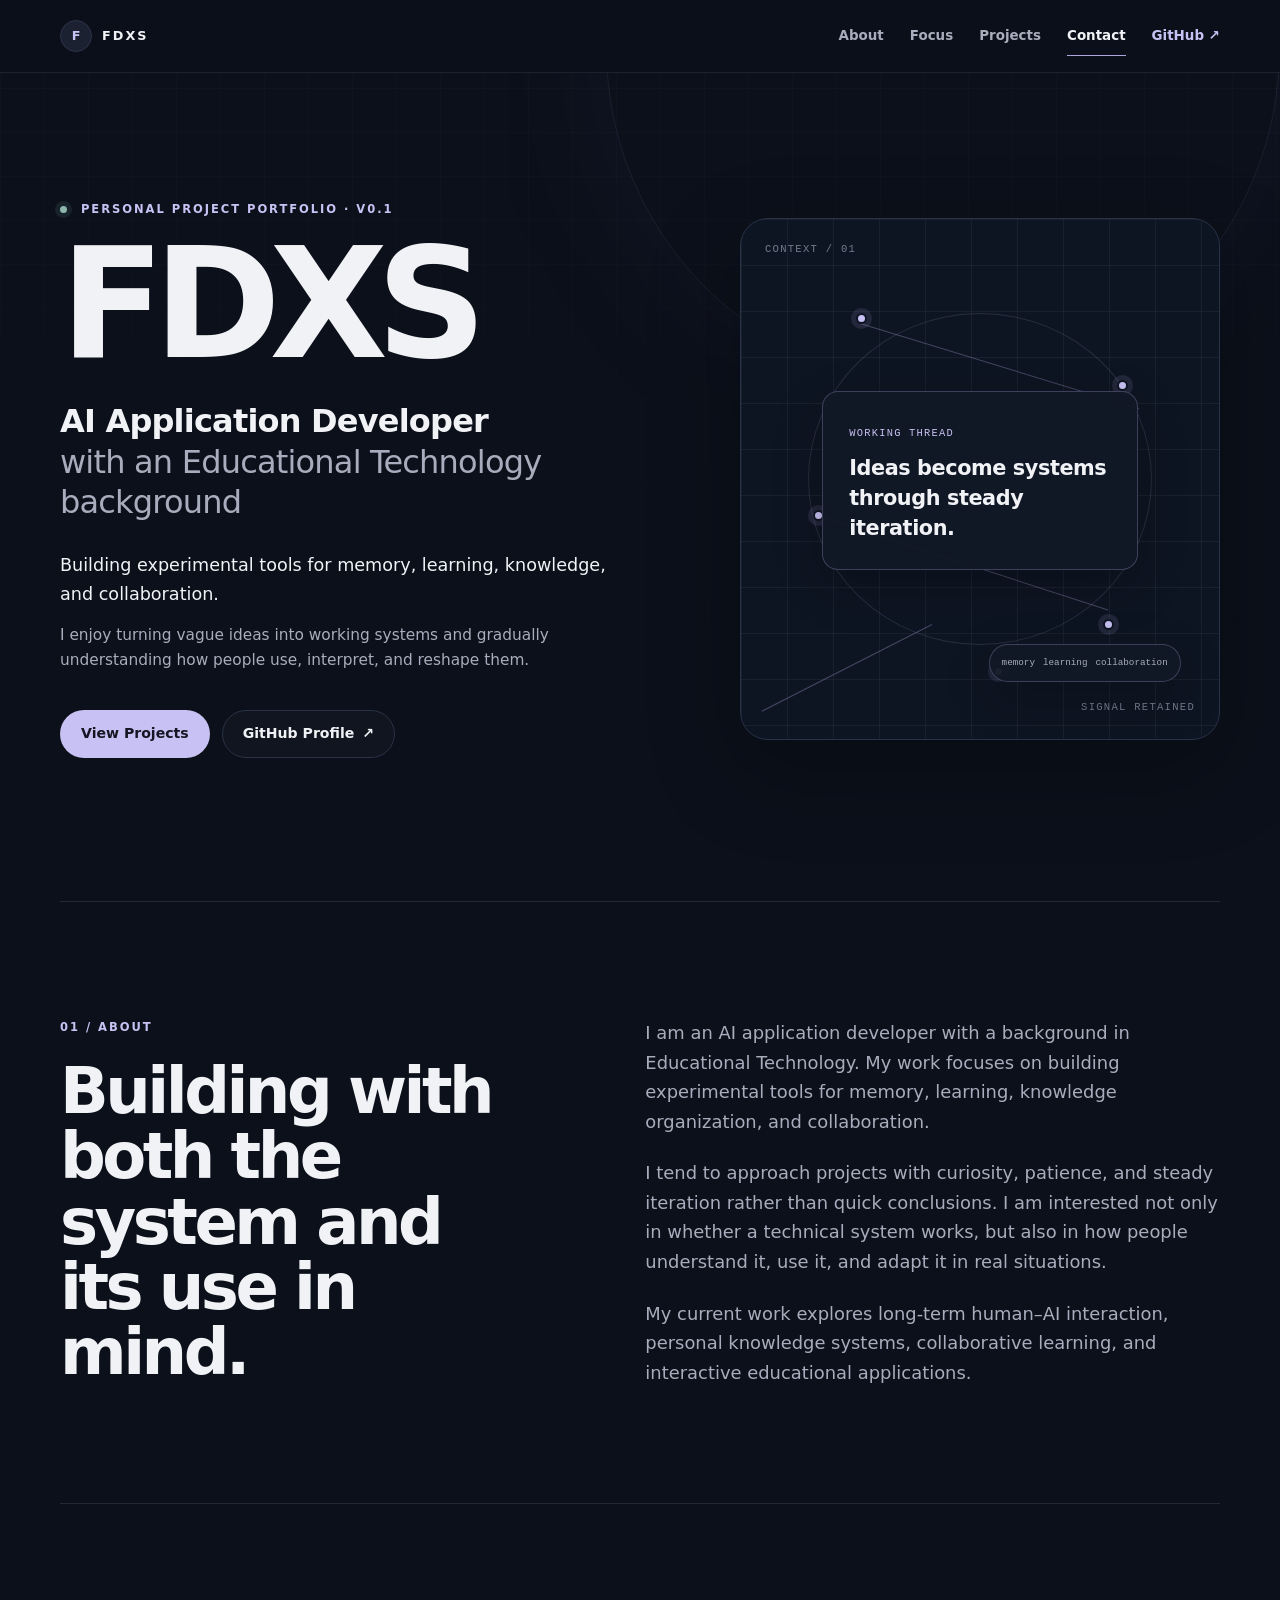
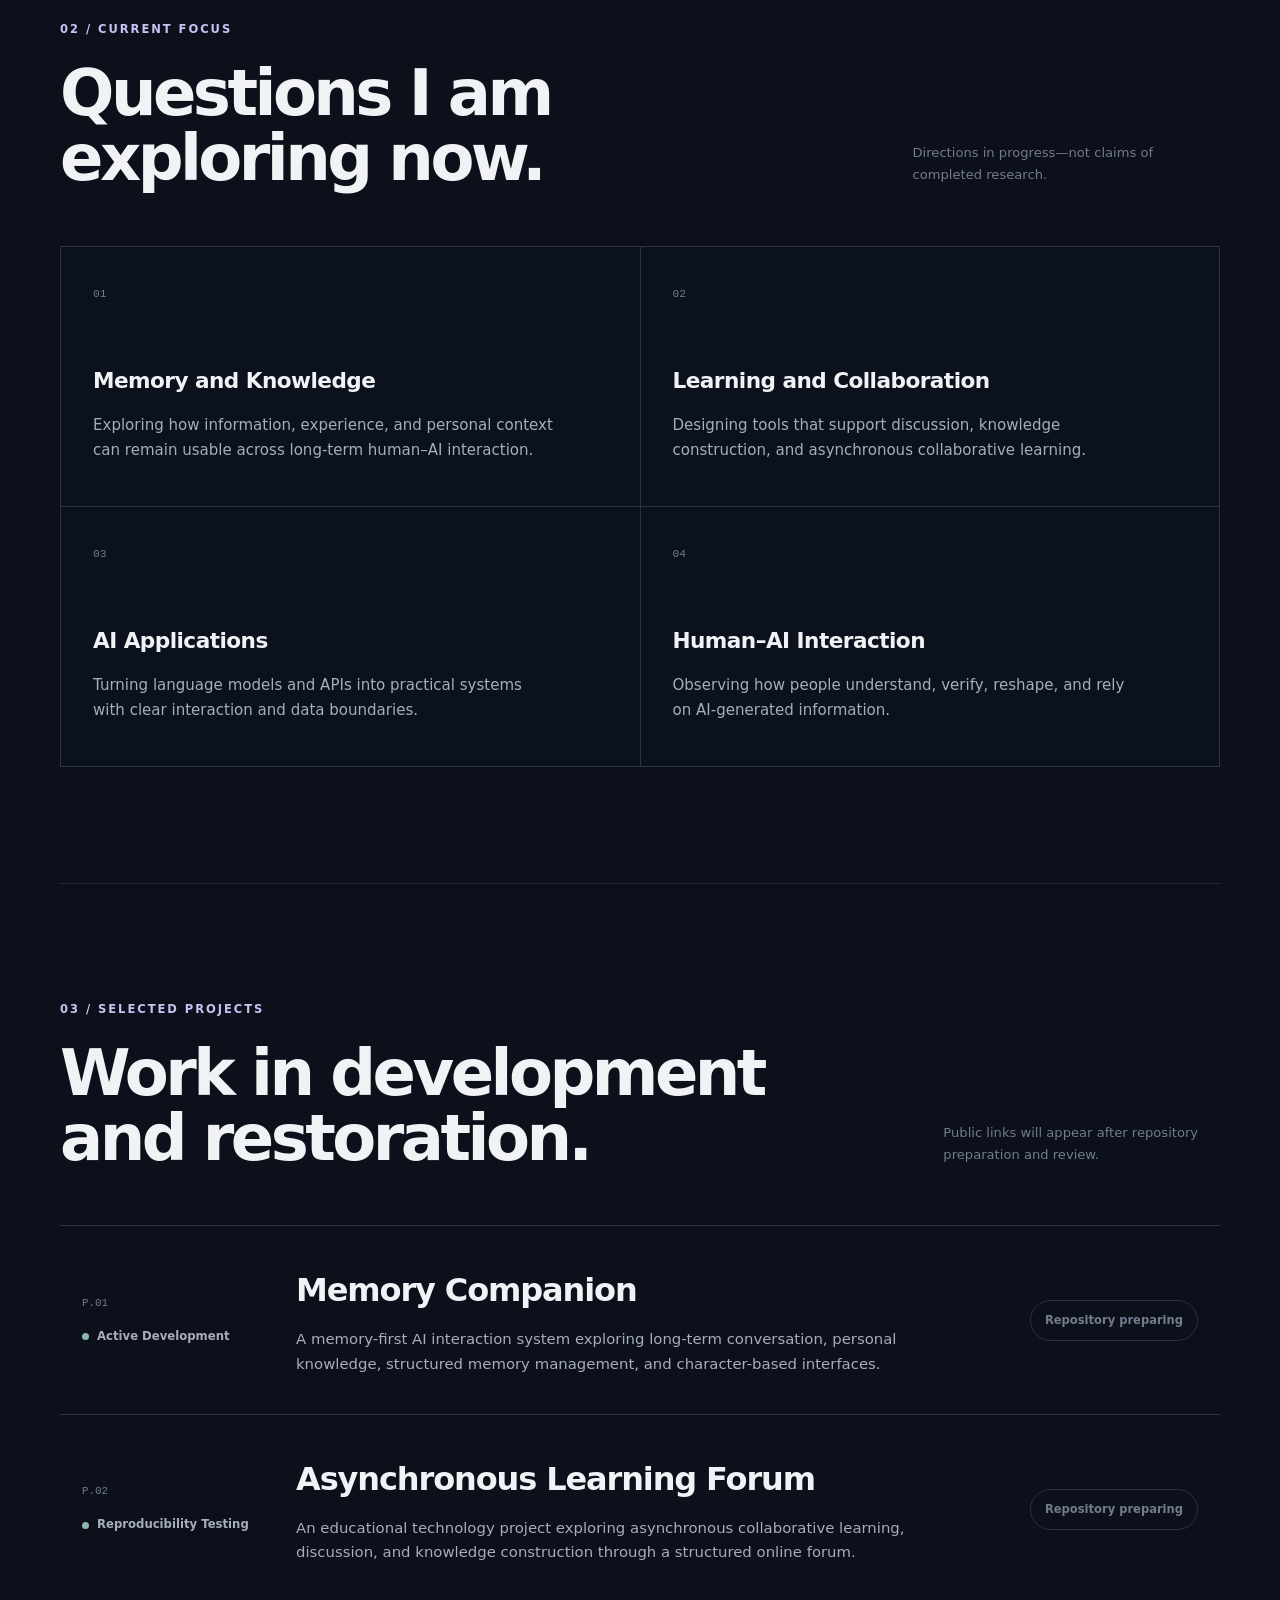
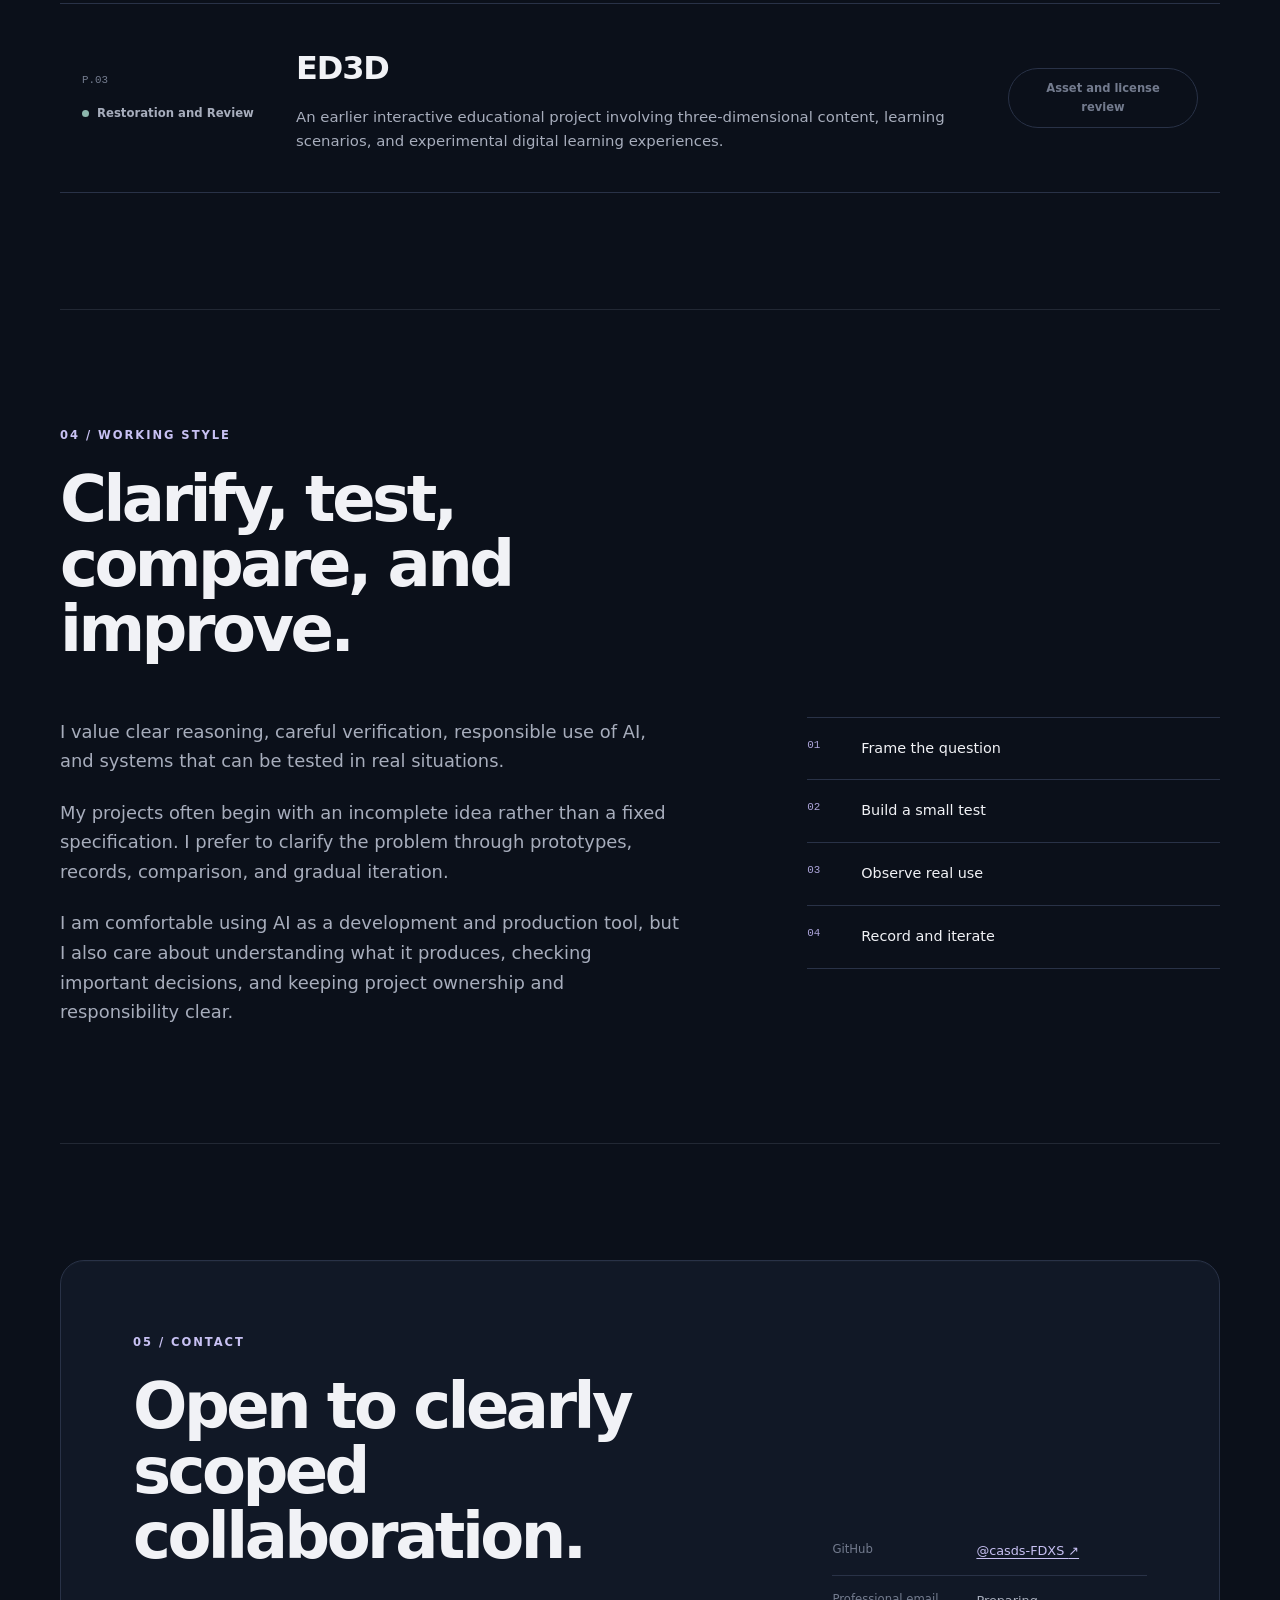
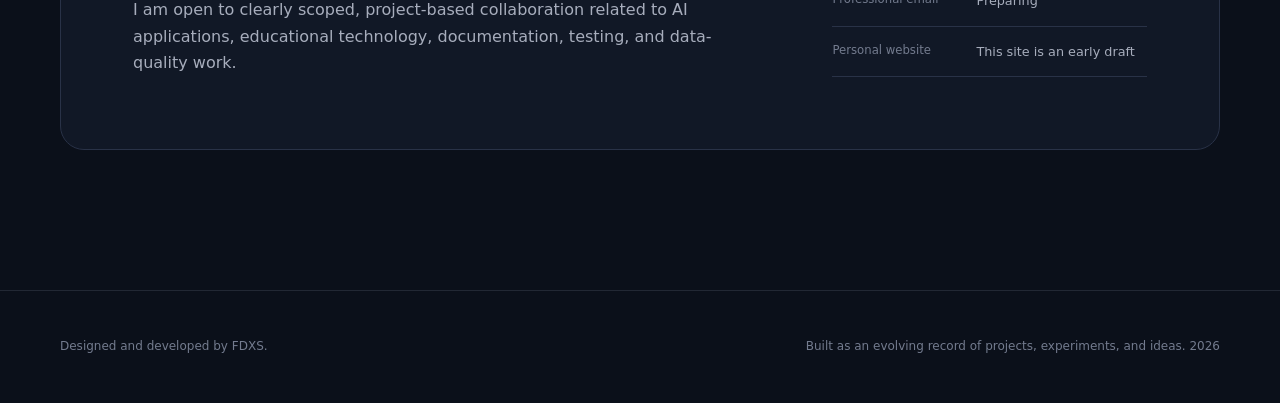
==== index.html @ d8dcb31b "feat: create initial personal website" ====
<!doctype html>
<html lang="en">
  <head>
    <meta charset="utf-8">
    <meta name="viewport" content="width=device-width, initial-scale=1">
    <title>FDXS – AI Applications and Educational Technology</title>
    <meta name="description" content="Personal project portfolio of FDXS, exploring AI applications, memory systems, collaborative learning, educational technology, and human–AI interaction.">
    <meta name="theme-color" content="#0b101a">
    <meta property="og:type" content="website">
    <meta property="og:title" content="FDXS – AI Applications and Educational Technology">
    <meta property="og:description" content="Experimental tools for memory, learning, knowledge, and collaboration.">
    <link rel="icon" href="data:,">
    <link rel="stylesheet" href="styles.css">
    <script src="script.js" defer></script>
  </head>
  <body>
    <a class="skip-link" href="#main-content">Skip to content</a>

    <header class="site-header">
      <nav class="nav shell" aria-label="Primary navigation">
        <a class="brand" href="#top" aria-label="FDXS home">
          <span class="brand-mark" aria-hidden="true">F</span>
          <span>FDXS</span>
        </a>
        <div class="nav-links">
          <a href="#about">About</a>
          <a href="#focus">Focus</a>
          <a href="#projects">Projects</a>
          <a href="#contact">Contact</a>
          <a class="nav-external" href="https://github.com/casds-FDXS" target="_blank" rel="noopener noreferrer">GitHub <span aria-hidden="true">↗</span></a>
        </div>
      </nav>
    </header>

    <main id="main-content">
      <section class="hero shell" id="top" aria-labelledby="hero-title">
        <div class="hero-copy">
          <p class="eyebrow"><span class="signal" aria-hidden="true"></span> Personal project portfolio · V0.1</p>
          <h1 id="hero-title">FDXS</h1>
          <p class="hero-role">AI Application Developer<br><span>with an Educational Technology background</span></p>
          <p class="hero-lead">Building experimental tools for memory, learning, knowledge, and collaboration.</p>
          <p class="hero-note">I enjoy turning vague ideas into working systems and gradually understanding how people use, interpret, and reshape them.</p>
          <div class="hero-actions">
            <a class="button button-primary" href="#projects">View Projects</a>
            <a class="button button-secondary" href="https://github.com/casds-FDXS" target="_blank" rel="noopener noreferrer">GitHub Profile <span aria-hidden="true">↗</span></a>
          </div>
        </div>

        <div class="memory-map" aria-hidden="true">
          <div class="map-label map-label-top">context / 01</div>
          <div class="map-grid"></div>
          <span class="node node-a"></span>
          <span class="node node-b"></span>
          <span class="node node-c"></span>
          <span class="node node-d"></span>
          <span class="node node-e"></span>
          <span class="connector connector-a"></span>
          <span class="connector connector-b"></span>
          <span class="connector connector-c"></span>
          <div class="map-card map-card-primary">
            <span class="map-kicker">working thread</span>
            <strong>Ideas become systems<br>through steady iteration.</strong>
          </div>
          <div class="map-card map-card-secondary">
            <span>memory</span><span>learning</span><span>collaboration</span>
          </div>
          <div class="map-label map-label-bottom">signal retained</div>
        </div>
      </section>

      <section class="section shell" id="about" aria-labelledby="about-title">
        <div class="section-heading">
          <p class="section-number">01 / About</p>
          <h2 id="about-title">Building with both the system and its use in mind.</h2>
        </div>
        <div class="about-copy prose">
          <p>I am an AI application developer with a background in Educational Technology. My work focuses on building experimental tools for memory, learning, knowledge organization, and collaboration.</p>
          <p>I tend to approach projects with curiosity, patience, and steady iteration rather than quick conclusions. I am interested not only in whether a technical system works, but also in how people understand it, use it, and adapt it in real situations.</p>
          <p>My current work explores long-term human–AI interaction, personal knowledge systems, collaborative learning, and interactive educational applications.</p>
        </div>
      </section>

      <section class="section shell" id="focus" aria-labelledby="focus-title">
        <div class="section-heading section-heading-row">
          <div>
            <p class="section-number">02 / Current Focus</p>
            <h2 id="focus-title">Questions I am exploring now.</h2>
          </div>
          <p class="section-aside">Directions in progress—not claims of completed research.</p>
        </div>
        <div class="focus-grid">
          <article class="focus-card">
            <span class="card-index">01</span>
            <h3>Memory and Knowledge</h3>
            <p>Exploring how information, experience, and personal context can remain usable across long-term human–AI interaction.</p>
          </article>
          <article class="focus-card">
            <span class="card-index">02</span>
            <h3>Learning and Collaboration</h3>
            <p>Designing tools that support discussion, knowledge construction, and asynchronous collaborative learning.</p>
          </article>
          <article class="focus-card">
            <span class="card-index">03</span>
            <h3>AI Applications</h3>
            <p>Turning language models and APIs into practical systems with clear interaction and data boundaries.</p>
          </article>
          <article class="focus-card">
            <span class="card-index">04</span>
            <h3>Human–AI Interaction</h3>
            <p>Observing how people understand, verify, reshape, and rely on AI-generated information.</p>
          </article>
        </div>
      </section>

      <section class="section shell" id="projects" aria-labelledby="projects-title">
        <div class="section-heading section-heading-row">
          <div>
            <p class="section-number">03 / Selected Projects</p>
            <h2 id="projects-title">Work in development and restoration.</h2>
          </div>
          <p class="section-aside">Public links will appear after repository preparation and review.</p>
        </div>
        <div class="project-list">
          <article class="project-card" data-repository-url="">
            <div class="project-meta">
              <span class="project-number">P.01</span>
              <span class="status"><span class="status-dot" aria-hidden="true"></span> Active Development</span>
            </div>
            <div class="project-content">
              <h3>Memory Companion</h3>
              <p>A memory-first AI interaction system exploring long-term conversation, personal knowledge, structured memory management, and character-based interfaces.</p>
            </div>
            <button class="project-action" type="button" disabled>Repository preparing</button>
          </article>

          <article class="project-card" data-repository-url="">
            <div class="project-meta">
              <span class="project-number">P.02</span>
              <span class="status"><span class="status-dot" aria-hidden="true"></span> Reproducibility Testing</span>
            </div>
            <div class="project-content">
              <h3>Asynchronous Learning Forum</h3>
              <p>An educational technology project exploring asynchronous collaborative learning, discussion, and knowledge construction through a structured online forum.</p>
            </div>
            <button class="project-action" type="button" disabled>Repository preparing</button>
          </article>

          <article class="project-card" data-repository-url="">
            <div class="project-meta">
              <span class="project-number">P.03</span>
              <span class="status"><span class="status-dot" aria-hidden="true"></span> Restoration and Review</span>
            </div>
            <div class="project-content">
              <h3>ED3D</h3>
              <p>An earlier interactive educational project involving three-dimensional content, learning scenarios, and experimental digital learning experiences.</p>
            </div>
            <button class="project-action" type="button" disabled>Asset and license review</button>
          </article>
        </div>
      </section>

      <section class="section shell working-section" id="working-style" aria-labelledby="working-title">
        <div class="section-heading">
          <p class="section-number">04 / Working Style</p>
          <h2 id="working-title">Clarify, test, compare, and improve.</h2>
        </div>
        <div class="working-layout">
          <div class="prose">
            <p>I value clear reasoning, careful verification, responsible use of AI, and systems that can be tested in real situations.</p>
            <p>My projects often begin with an incomplete idea rather than a fixed specification. I prefer to clarify the problem through prototypes, records, comparison, and gradual iteration.</p>
            <p>I am comfortable using AI as a development and production tool, but I also care about understanding what it produces, checking important decisions, and keeping project ownership and responsibility clear.</p>
          </div>
          <ol class="process-list" aria-label="Typical working process">
            <li><span>01</span> Frame the question</li>
            <li><span>02</span> Build a small test</li>
            <li><span>03</span> Observe real use</li>
            <li><span>04</span> Record and iterate</li>
          </ol>
        </div>
      </section>

      <section class="section shell contact-section" id="contact" aria-labelledby="contact-title">
        <div class="contact-panel">
          <div>
            <p class="section-number">05 / Contact</p>
            <h2 id="contact-title">Open to clearly scoped collaboration.</h2>
            <p>I am open to clearly scoped, project-based collaboration related to AI applications, educational technology, documentation, testing, and data-quality work.</p>
          </div>
          <dl class="contact-list">
            <div>
              <dt>GitHub</dt>
              <dd><a href="https://github.com/casds-FDXS" target="_blank" rel="noopener noreferrer">@casds-FDXS <span aria-hidden="true">↗</span></a></dd>
            </div>
            <div>
              <dt>Professional email</dt>
              <dd>Preparing</dd>
            </div>
            <div>
              <dt>Personal website</dt>
              <dd>This site is an early draft</dd>
            </div>
          </dl>
          <!-- Add professional contact email after it has been created and verified. -->
        </div>
      </section>
    </main>

    <footer class="site-footer">
      <div class="shell footer-inner">
        <p>Designed and developed by FDXS.</p>
        <p>Built as an evolving record of projects, experiments, and ideas. <span id="current-year"></span></p>
      </div>
    </footer>
  </body>
</html>
---- styles.css ----
:root {
  color-scheme: dark;
  --ink: #f1f2f6;
  --muted: #a7adbc;
  --quiet: #737b8e;
  --bg: #0b101a;
  --surface: #111826;
  --surface-raised: #151d2d;
  --line: #293247;
  --line-soft: rgba(148, 158, 185, 0.17);
  --accent: #ada5db;
  --accent-bright: #c8c1f3;
  --accent-soft: rgba(173, 165, 219, 0.12);
  --success: #8db7ad;
  --shell: min(1160px, calc(100% - 48px));
}

* { box-sizing: border-box; }

html {
  overflow-x: hidden;
  scroll-behavior: smooth;
  scroll-padding-top: 90px;
}

body {
  margin: 0;
  min-width: 320px;
  overflow-x: hidden;
  background: var(--bg);
  color: var(--ink);
  font-family: Inter, ui-sans-serif, system-ui, -apple-system, BlinkMacSystemFont, "Segoe UI", sans-serif;
  line-height: 1.65;
  text-rendering: optimizeLegibility;
}

body::before {
  position: fixed;
  inset: 0;
  z-index: -2;
  content: "";
  background-image:
    linear-gradient(rgba(154, 165, 195, 0.035) 1px, transparent 1px),
    linear-gradient(90deg, rgba(154, 165, 195, 0.035) 1px, transparent 1px);
  background-size: 44px 44px;
  mask-image: linear-gradient(to bottom, black, transparent 74%);
}

body::after {
  position: absolute;
  top: -18rem;
  right: 0;
  z-index: -1;
  width: 42rem;
  height: 42rem;
  border: 1px solid rgba(173, 165, 219, 0.1);
  border-radius: 50%;
  content: "";
  box-shadow: 0 0 160px rgba(112, 100, 170, 0.08);
}

a { color: inherit; }
button, a { -webkit-tap-highlight-color: transparent; }

:focus-visible {
  outline: 3px solid var(--accent-bright);
  outline-offset: 4px;
}

.skip-link {
  position: fixed;
  top: 12px;
  left: 12px;
  z-index: 100;
  padding: 10px 14px;
  border-radius: 8px;
  background: var(--ink);
  color: var(--bg);
  font-weight: 700;
  transform: translateY(-150%);
}

.skip-link:focus { transform: translateY(0); }
.shell { width: var(--shell); margin-inline: auto; }

.site-header {
  position: sticky;
  top: 0;
  z-index: 20;
  border-bottom: 1px solid rgba(148, 158, 185, 0.13);
  background: rgba(11, 16, 26, 0.9);
  backdrop-filter: blur(16px);
}

.nav {
  display: flex;
  min-height: 72px;
  align-items: center;
  justify-content: space-between;
  gap: 28px;
}

.brand {
  display: inline-flex;
  align-items: center;
  gap: 10px;
  color: var(--ink);
  font-size: 0.8rem;
  font-weight: 760;
  letter-spacing: 0.16em;
  text-decoration: none;
}

.brand-mark {
  display: grid;
  width: 32px;
  height: 32px;
  place-items: center;
  border: 1px solid var(--line);
  border-radius: 50%;
  background: var(--accent-soft);
  color: var(--accent-bright);
  letter-spacing: 0;
}

.nav-links { display: flex; align-items: center; gap: 26px; }

.nav-links a {
  position: relative;
  color: var(--muted);
  font-size: 0.84rem;
  font-weight: 620;
  text-decoration: none;
  transition: color 160ms ease;
}

.nav-links a::after {
  position: absolute;
  right: 0;
  bottom: -9px;
  left: 0;
  height: 1px;
  background: var(--accent);
  content: "";
  transform: scaleX(0);
  transform-origin: left;
  transition: transform 160ms ease;
}

.nav-links a:hover,
.nav-links a[aria-current="location"] { color: var(--ink); }
.nav-links a:hover::after,
.nav-links a[aria-current="location"]::after { transform: scaleX(1); }
.nav-links .nav-external { color: var(--accent-bright); }

.hero {
  display: grid;
  min-height: calc(100vh - 72px);
  min-height: calc(100svh - 72px);
  grid-template-columns: minmax(0, 1.05fr) minmax(340px, 0.95fr);
  align-items: center;
  gap: clamp(48px, 8vw, 112px);
  padding-block: 88px 104px;
}

.eyebrow,
.section-number {
  margin: 0 0 22px;
  color: var(--accent-bright);
  font-size: 0.72rem;
  font-weight: 740;
  letter-spacing: 0.17em;
  text-transform: uppercase;
}

.signal {
  display: inline-block;
  width: 7px;
  height: 7px;
  margin-right: 8px;
  border-radius: 50%;
  background: var(--success);
  box-shadow: 0 0 0 5px rgba(141, 183, 173, 0.11);
}

.hero h1 {
  margin: 0;
  font-size: clamp(5.4rem, 12vw, 10rem);
  font-weight: 780;
  letter-spacing: -0.075em;
  line-height: 0.82;
}

.hero-role {
  margin: 34px 0 0;
  font-size: clamp(1.35rem, 2.5vw, 2.05rem);
  font-weight: 650;
  letter-spacing: -0.025em;
  line-height: 1.27;
}

.hero-role span { color: var(--muted); font-weight: 460; }
.hero-lead { max-width: 610px; margin: 28px 0 0; color: var(--ink); font-size: 1.1rem; }
.hero-note { max-width: 620px; margin: 14px 0 0; color: var(--muted); font-size: 0.96rem; }

.hero-actions { display: flex; flex-wrap: wrap; gap: 12px; margin-top: 36px; }

.button {
  display: inline-flex;
  min-height: 48px;
  align-items: center;
  justify-content: center;
  gap: 8px;
  padding: 11px 20px;
  border: 1px solid transparent;
  border-radius: 999px;
  font-size: 0.88rem;
  font-weight: 720;
  text-decoration: none;
  transition: transform 160ms ease, border-color 160ms ease, background 160ms ease;
}

.button:hover { transform: translateY(-2px); }
.button-primary { background: var(--accent-bright); color: #171524; }
.button-secondary { border-color: var(--line); background: rgba(255, 255, 255, 0.025); color: var(--ink); }
.button-secondary:hover { border-color: var(--accent); background: var(--accent-soft); }

.memory-map {
  position: relative;
  width: min(100%, 480px);
  aspect-ratio: 0.92;
  justify-self: end;
  overflow: hidden;
  border: 1px solid var(--line);
  border-radius: 28px;
  background: #0e1522;
  box-shadow: 0 30px 90px rgba(0, 0, 0, 0.25);
}

.map-grid {
  position: absolute;
  inset: 0;
  background-image:
    linear-gradient(rgba(167, 173, 188, 0.07) 1px, transparent 1px),
    linear-gradient(90deg, rgba(167, 173, 188, 0.07) 1px, transparent 1px);
  background-size: 46px 46px;
}

.map-grid::after {
  position: absolute;
  inset: 18% 14%;
  border: 1px solid rgba(173, 165, 219, 0.16);
  border-radius: 50%;
  content: "";
}

.node {
  position: absolute;
  z-index: 2;
  width: 11px;
  height: 11px;
  border: 2px solid #0e1522;
  border-radius: 50%;
  background: var(--accent-bright);
  box-shadow: 0 0 0 5px rgba(173, 165, 219, 0.13);
}

.node-a { top: 18%; left: 24%; }
.node-b { top: 31%; right: 19%; }
.node-c { top: 56%; left: 15%; }
.node-d { right: 22%; bottom: 21%; }
.node-e { right: 45%; bottom: 12%; background: var(--success); }

.connector { position: absolute; z-index: 1; height: 1px; background: rgba(173, 165, 219, 0.34); transform-origin: left; }
.connector-a { top: 20%; left: 25%; width: 61%; transform: rotate(17deg); }
.connector-b { top: 57%; left: 16%; width: 64%; transform: rotate(18deg); }
.connector-c { right: 20%; bottom: 22%; width: 40%; transform: rotate(153deg); }

.map-label {
  position: absolute;
  z-index: 3;
  color: var(--quiet);
  font-family: ui-monospace, SFMono-Regular, Consolas, monospace;
  font-size: 0.66rem;
  letter-spacing: 0.12em;
  text-transform: uppercase;
}

.map-label-top { top: 22px; left: 24px; }
.map-label-bottom { right: 24px; bottom: 22px; }

.map-card { position: absolute; z-index: 4; border: 1px solid rgba(173, 165, 219, 0.29); background: rgba(17, 24, 38, 0.94); box-shadow: 0 16px 48px rgba(0, 0, 0, 0.24); }
.map-card-primary { top: 33%; left: 17%; width: 66%; padding: 26px; border-radius: 16px; }
.map-card-primary strong { display: block; margin-top: 9px; font-size: clamp(1rem, 2vw, 1.3rem); letter-spacing: -0.02em; line-height: 1.45; }
.map-kicker { color: var(--accent-bright); font-family: ui-monospace, SFMono-Regular, Consolas, monospace; font-size: 0.65rem; letter-spacing: 0.12em; text-transform: uppercase; }
.map-card-secondary { right: 8%; bottom: 11%; display: flex; gap: 8px; padding: 10px 12px; border-radius: 999px; }
.map-card-secondary span { color: var(--muted); font-family: ui-monospace, SFMono-Regular, Consolas, monospace; font-size: 0.58rem; }

.section { padding-block: 116px; border-top: 1px solid var(--line-soft); }
.section-heading { max-width: 720px; margin-bottom: 54px; }
.section-heading-row { display: flex; max-width: none; align-items: end; justify-content: space-between; gap: 48px; }

.section h2 {
  margin: 0;
  font-size: clamp(2.2rem, 5vw, 4.6rem);
  font-weight: 680;
  letter-spacing: -0.055em;
  line-height: 1.02;
}

.section-aside { max-width: 330px; margin: 0 0 6px; color: var(--quiet); font-size: 0.82rem; }

#about { display: grid; grid-template-columns: minmax(300px, 0.9fr) minmax(360px, 1.1fr); gap: clamp(48px, 9vw, 132px); }
#about .section-heading { margin: 0; }
.prose { color: var(--muted); font-size: clamp(1rem, 1.5vw, 1.12rem); }
.prose p { margin: 0; }
.prose p + p { margin-top: 22px; }

.focus-grid { display: grid; grid-template-columns: repeat(2, minmax(0, 1fr)); border-top: 1px solid var(--line); border-left: 1px solid var(--line); }

.focus-card {
  position: relative;
  min-height: 260px;
  padding: 32px;
  border-right: 1px solid var(--line);
  border-bottom: 1px solid var(--line);
  background: rgba(17, 24, 38, 0.35);
  transition: background 180ms ease;
}

.focus-card:hover { background: var(--surface); }
.card-index { color: var(--quiet); font-family: ui-monospace, SFMono-Regular, Consolas, monospace; font-size: 0.7rem; }
.focus-card h3 { max-width: 330px; margin: 58px 0 14px; font-size: 1.35rem; letter-spacing: -0.025em; }
.focus-card p { max-width: 460px; margin: 0; color: var(--muted); font-size: 0.94rem; }

.project-list { border-top: 1px solid var(--line); }

.project-card {
  display: grid;
  grid-template-columns: 180px minmax(0, 1fr) 190px;
  align-items: center;
  gap: 34px;
  padding: 38px 22px;
  border-bottom: 1px solid var(--line);
  transition: background 180ms ease, padding 180ms ease;
}

.project-card:hover { padding-inline: 30px 14px; background: rgba(173, 165, 219, 0.045); }
.project-meta { display: flex; flex-direction: column; gap: 14px; }
.project-number { color: var(--quiet); font-family: ui-monospace, SFMono-Regular, Consolas, monospace; font-size: 0.68rem; }
.status { display: inline-flex; align-items: center; gap: 8px; color: var(--muted); font-size: 0.73rem; font-weight: 650; }
.status-dot { flex: 0 0 auto; width: 7px; height: 7px; border-radius: 50%; background: var(--success); }
.project-content h3 { margin: 0 0 10px; font-size: clamp(1.35rem, 2.5vw, 2rem); letter-spacing: -0.035em; }
.project-content p { max-width: 670px; margin: 0; color: var(--muted); font-size: 0.93rem; }

.project-action {
  justify-self: end;
  padding: 10px 14px;
  border: 1px solid var(--line);
  border-radius: 999px;
  background: transparent;
  color: var(--quiet);
  font: inherit;
  font-size: 0.72rem;
  font-weight: 650;
  cursor: not-allowed;
}

.working-layout { display: grid; grid-template-columns: minmax(0, 1.2fr) minmax(310px, 0.8fr); gap: clamp(56px, 10vw, 140px); }
.process-list { margin: 0; padding: 0; border-top: 1px solid var(--line); list-style: none; }
.process-list li { display: grid; grid-template-columns: 44px 1fr; gap: 10px; padding: 19px 0; border-bottom: 1px solid var(--line); color: var(--ink); font-size: 0.9rem; }
.process-list span { color: var(--accent); font-family: ui-monospace, SFMono-Regular, Consolas, monospace; font-size: 0.68rem; }

.contact-section { padding-bottom: 140px; }

.contact-panel {
  display: grid;
  grid-template-columns: minmax(0, 1.3fr) minmax(300px, 0.7fr);
  gap: clamp(54px, 9vw, 120px);
  padding: clamp(34px, 6vw, 72px);
  border: 1px solid var(--line);
  border-radius: 24px;
  background: var(--surface);
  box-shadow: inset 0 1px rgba(255, 255, 255, 0.02);
}

.contact-panel h2 { max-width: 750px; }
.contact-panel > div > p:last-child { max-width: 660px; margin: 28px 0 0; color: var(--muted); }
.contact-list { margin: 0; align-self: end; }
.contact-list > div { display: grid; grid-template-columns: 128px 1fr; gap: 16px; padding: 14px 0; border-bottom: 1px solid var(--line); }
.contact-list dt { color: var(--quiet); font-size: 0.73rem; }
.contact-list dd { margin: 0; color: var(--muted); font-size: 0.8rem; }
.contact-list a { color: var(--accent-bright); text-underline-offset: 3px; }

.site-footer { border-top: 1px solid var(--line-soft); }
.footer-inner { display: flex; min-height: 112px; align-items: center; justify-content: space-between; gap: 28px; color: var(--quiet); font-size: 0.75rem; }
.footer-inner p { margin: 0; }

.error-page { display: grid; min-height: 100vh; min-height: 100svh; place-items: center; }

.error-shell {
  position: relative;
  width: min(680px, calc(100% - 40px));
  padding: clamp(36px, 8vw, 72px);
  overflow: hidden;
  border: 1px solid var(--line);
  border-radius: 24px;
  background: var(--surface);
}

.error-shell h1 { position: relative; margin: 0; font-size: clamp(3rem, 10vw, 6.4rem); letter-spacing: -0.06em; line-height: 0.95; }
.error-shell > p:not(.eyebrow) { position: relative; max-width: 500px; margin: 26px 0 34px; color: var(--muted); }
.error-code { position: absolute; top: -42px; right: -8px; color: rgba(173, 165, 219, 0.06); font-size: 12rem; font-weight: 800; letter-spacing: -0.08em; line-height: 1; }

@media (max-width: 900px) {
  .hero { grid-template-columns: 1fr; padding-block: 82px; }
  .memory-map { width: min(100%, 620px); aspect-ratio: 1.35; justify-self: start; }
  #about, .working-layout, .contact-panel { grid-template-columns: 1fr; }
  #about .section-heading { margin-bottom: 0; }
  .project-card { grid-template-columns: 150px 1fr; }
  .project-action { grid-column: 2; justify-self: start; }
}

@media (max-width: 700px) {
  :root { --shell: min(100% - 30px, 1160px); }
  .nav { min-height: 64px; }
  .brand > span:last-child { display: none; }
  .nav-links { max-width: calc(100vw - 74px); gap: 18px; overflow-x: auto; padding-block: 18px; scrollbar-width: none; }
  .nav-links::-webkit-scrollbar { display: none; }
  .nav-links a { white-space: nowrap; }
  .hero { min-height: auto; gap: 60px; padding-block: 72px 84px; }
  .hero h1 { font-size: clamp(5rem, 26vw, 7.2rem); }
  .memory-map { aspect-ratio: 0.95; }
  .section { padding-block: 84px; }
  .section-heading, .section-heading-row { margin-bottom: 38px; }
  .section-heading-row { display: block; }
  .section-aside { margin-top: 20px; }
  .focus-grid { grid-template-columns: 1fr; }
  .focus-card { min-height: 230px; padding: 26px; }
  .project-card { grid-template-columns: 1fr; gap: 22px; padding-inline: 8px; }
  .project-card:hover { padding-inline: 8px; }
  .project-action { grid-column: auto; }
  .contact-list > div { grid-template-columns: 1fr; gap: 4px; }
  .footer-inner { align-items: flex-start; flex-direction: column; justify-content: center; gap: 4px; }
}

@media (prefers-reduced-motion: reduce) {
  html { scroll-behavior: auto; }
  *, *::before, *::after { scroll-behavior: auto !important; transition-duration: 0.01ms !important; }
}
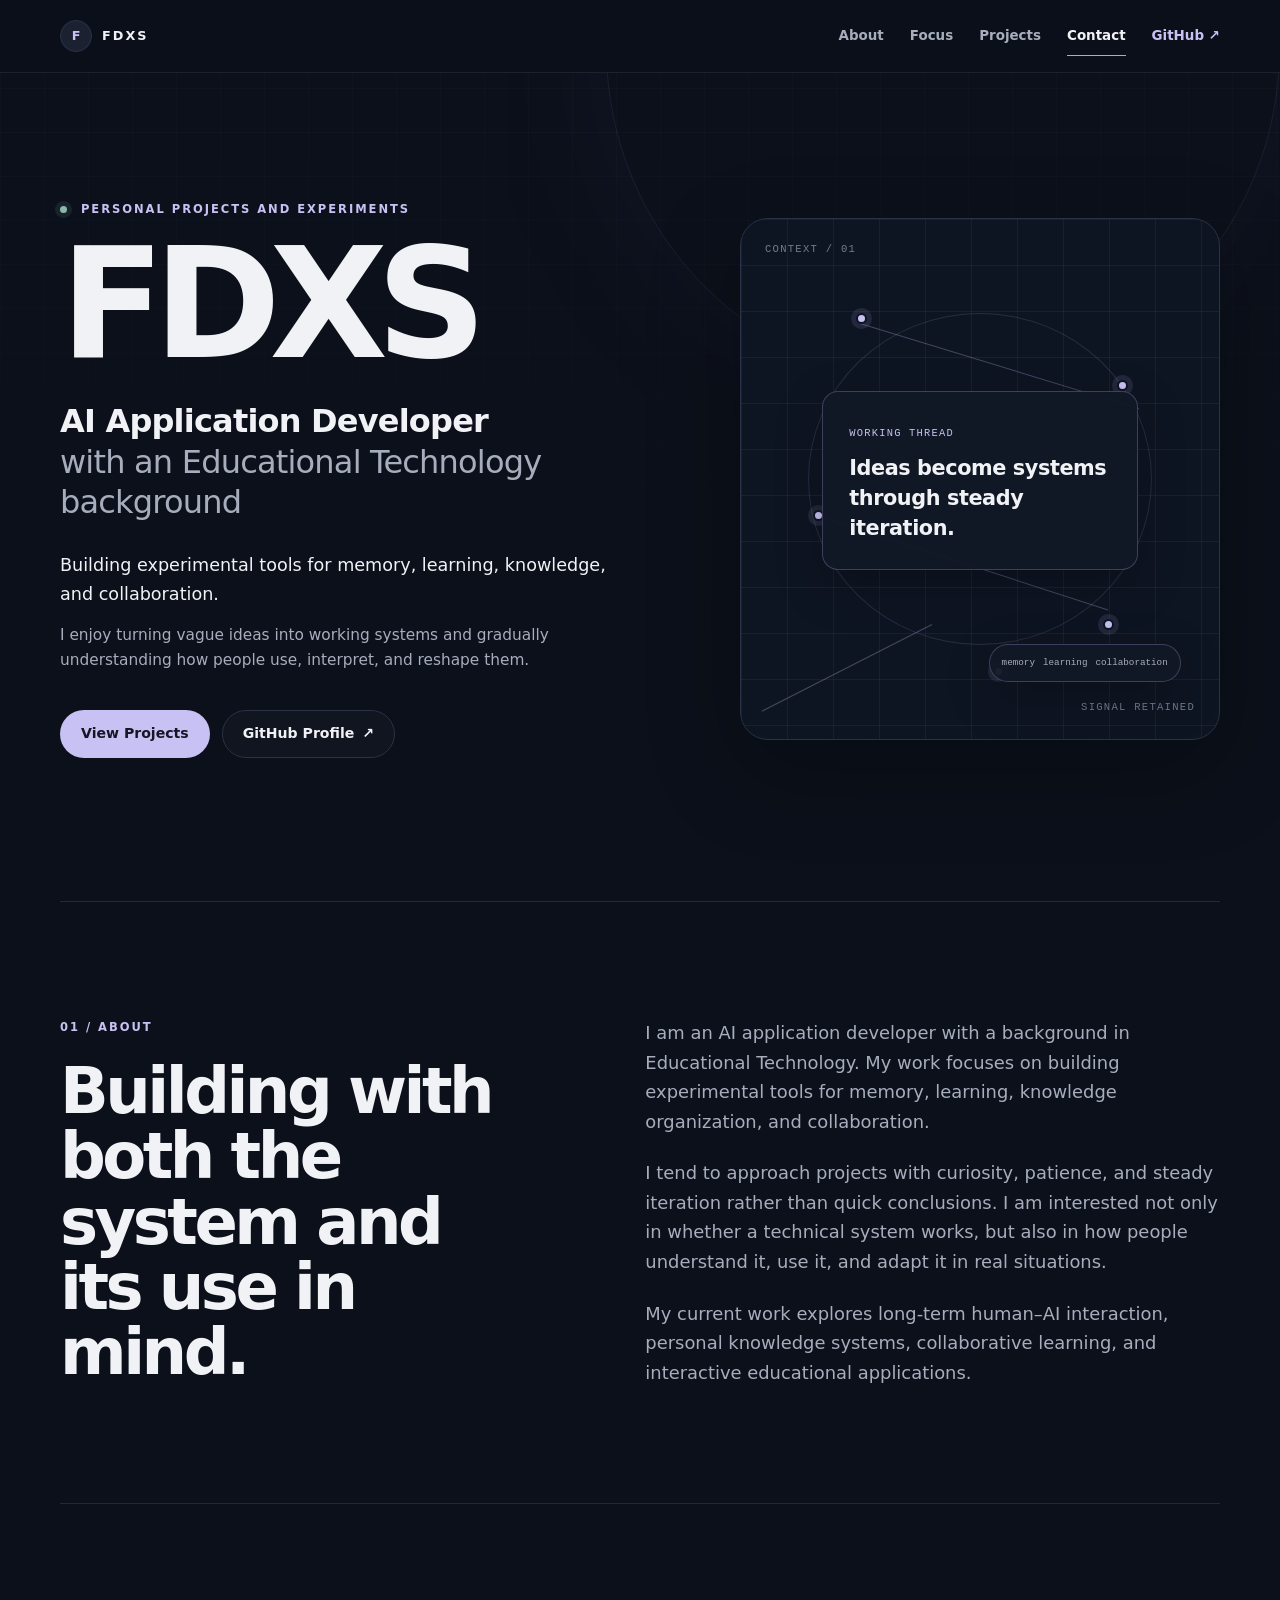
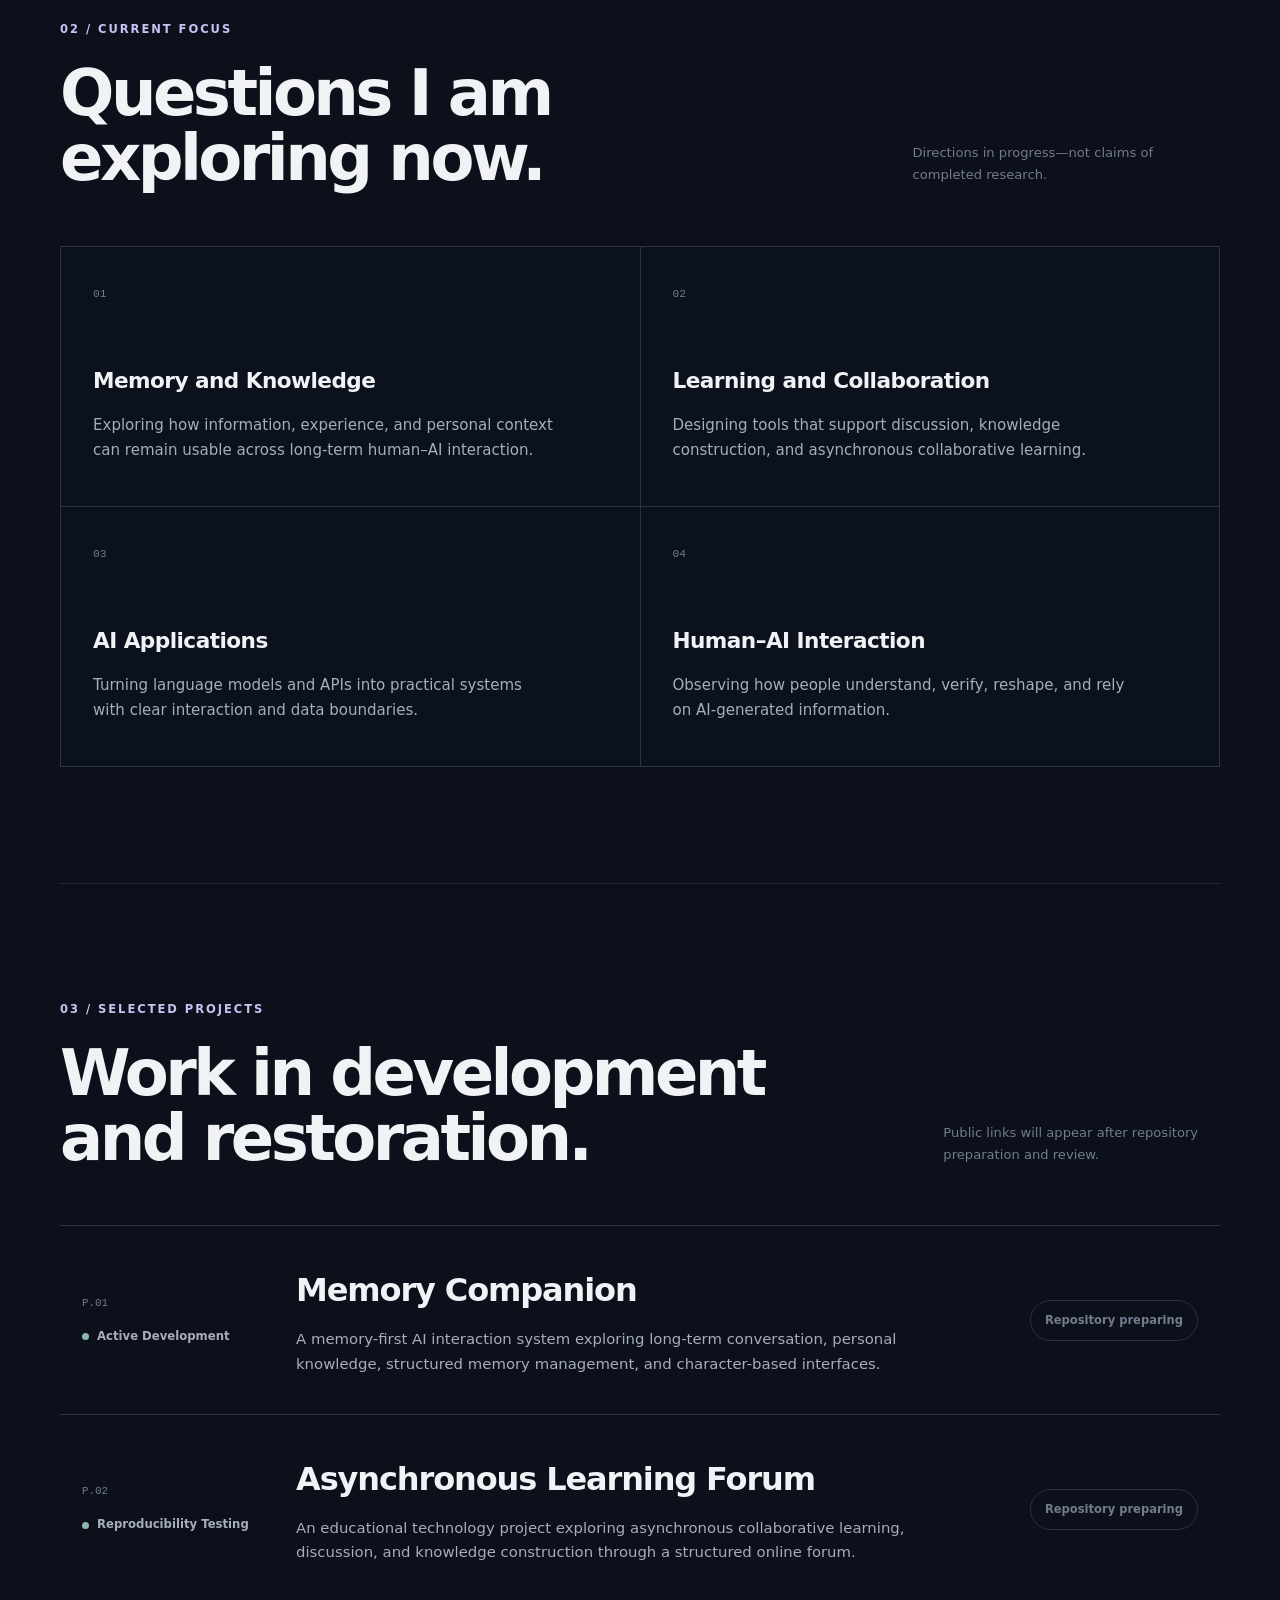
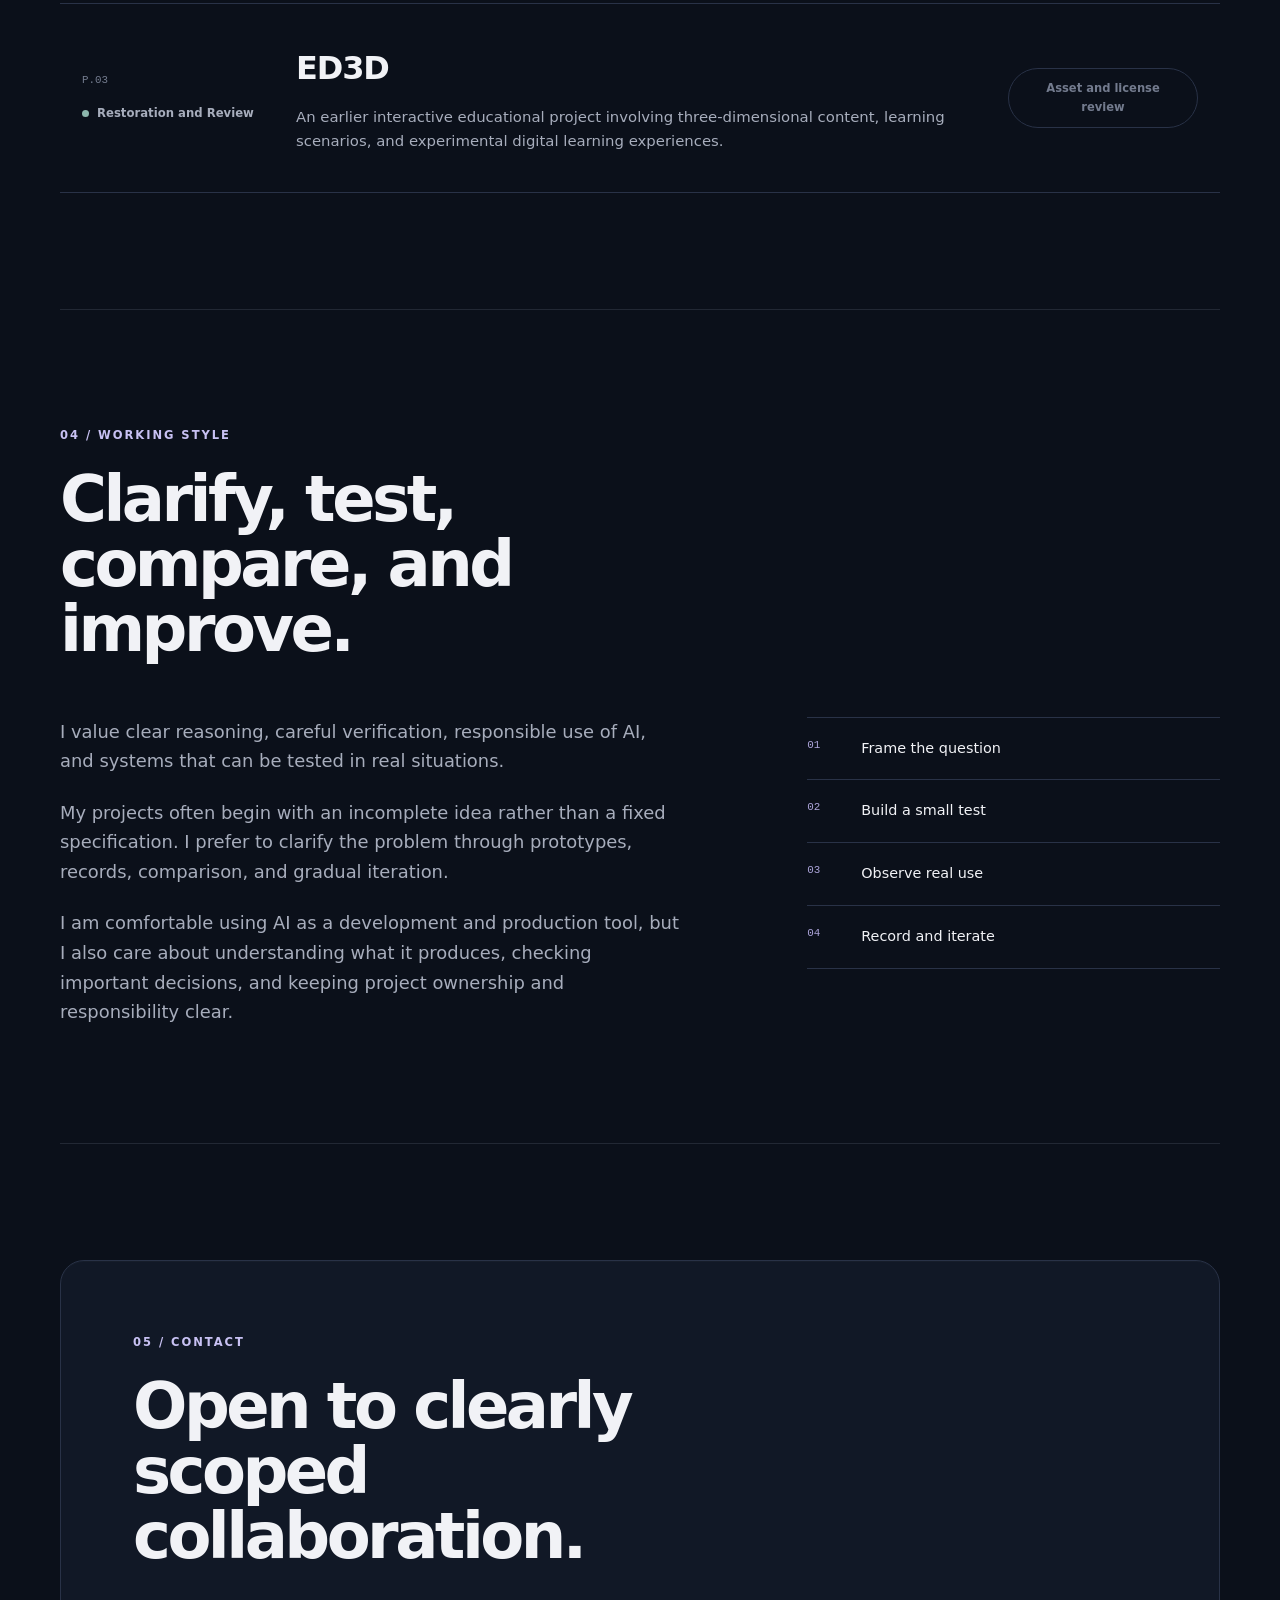
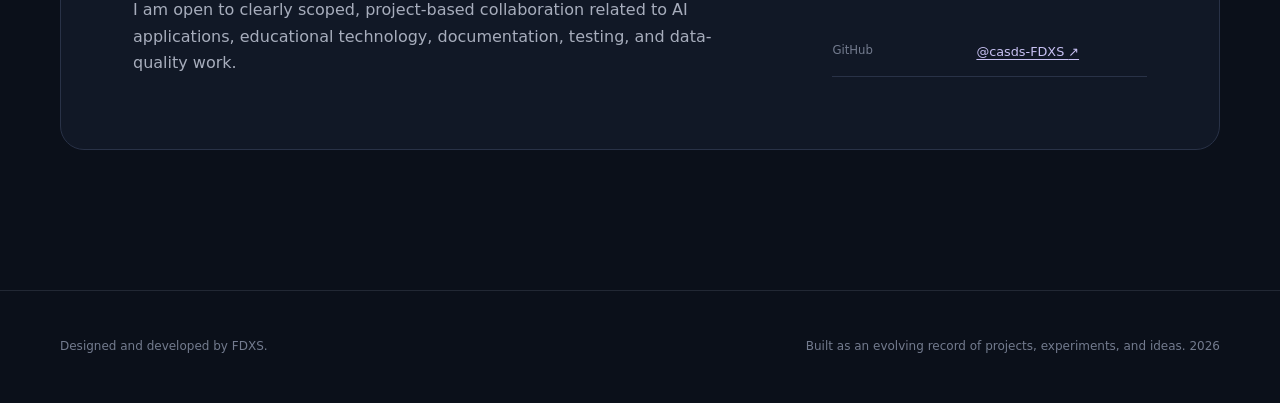
==== commit b4e6c411: "docs: refine public-facing status copy" ====
--- a/index.html
+++ b/index.html
@@ -35,7 +35,7 @@
     <main id="main-content">
       <section class="hero shell" id="top" aria-labelledby="hero-title">
         <div class="hero-copy">
-          <p class="eyebrow"><span class="signal" aria-hidden="true"></span> Personal project portfolio · V0.1</p>
+          <p class="eyebrow"><span class="signal" aria-hidden="true"></span> Personal projects and experiments</p>
           <h1 id="hero-title">FDXS</h1>
           <p class="hero-role">AI Application Developer<br><span>with an Educational Technology background</span></p>
           <p class="hero-lead">Building experimental tools for memory, learning, knowledge, and collaboration.</p>
@@ -191,14 +191,6 @@
               <dt>GitHub</dt>
               <dd><a href="https://github.com/casds-FDXS" target="_blank" rel="noopener noreferrer">@casds-FDXS <span aria-hidden="true">↗</span></a></dd>
             </div>
-            <div>
-              <dt>Professional email</dt>
-              <dd>Preparing</dd>
-            </div>
-            <div>
-              <dt>Personal website</dt>
-              <dd>This site is an early draft</dd>
-            </div>
           </dl>
           <!-- Add professional contact email after it has been created and verified. -->
         </div>
@@ -212,4 +204,4 @@
       </div>
     </footer>
   </body>
-</html>
+</html>
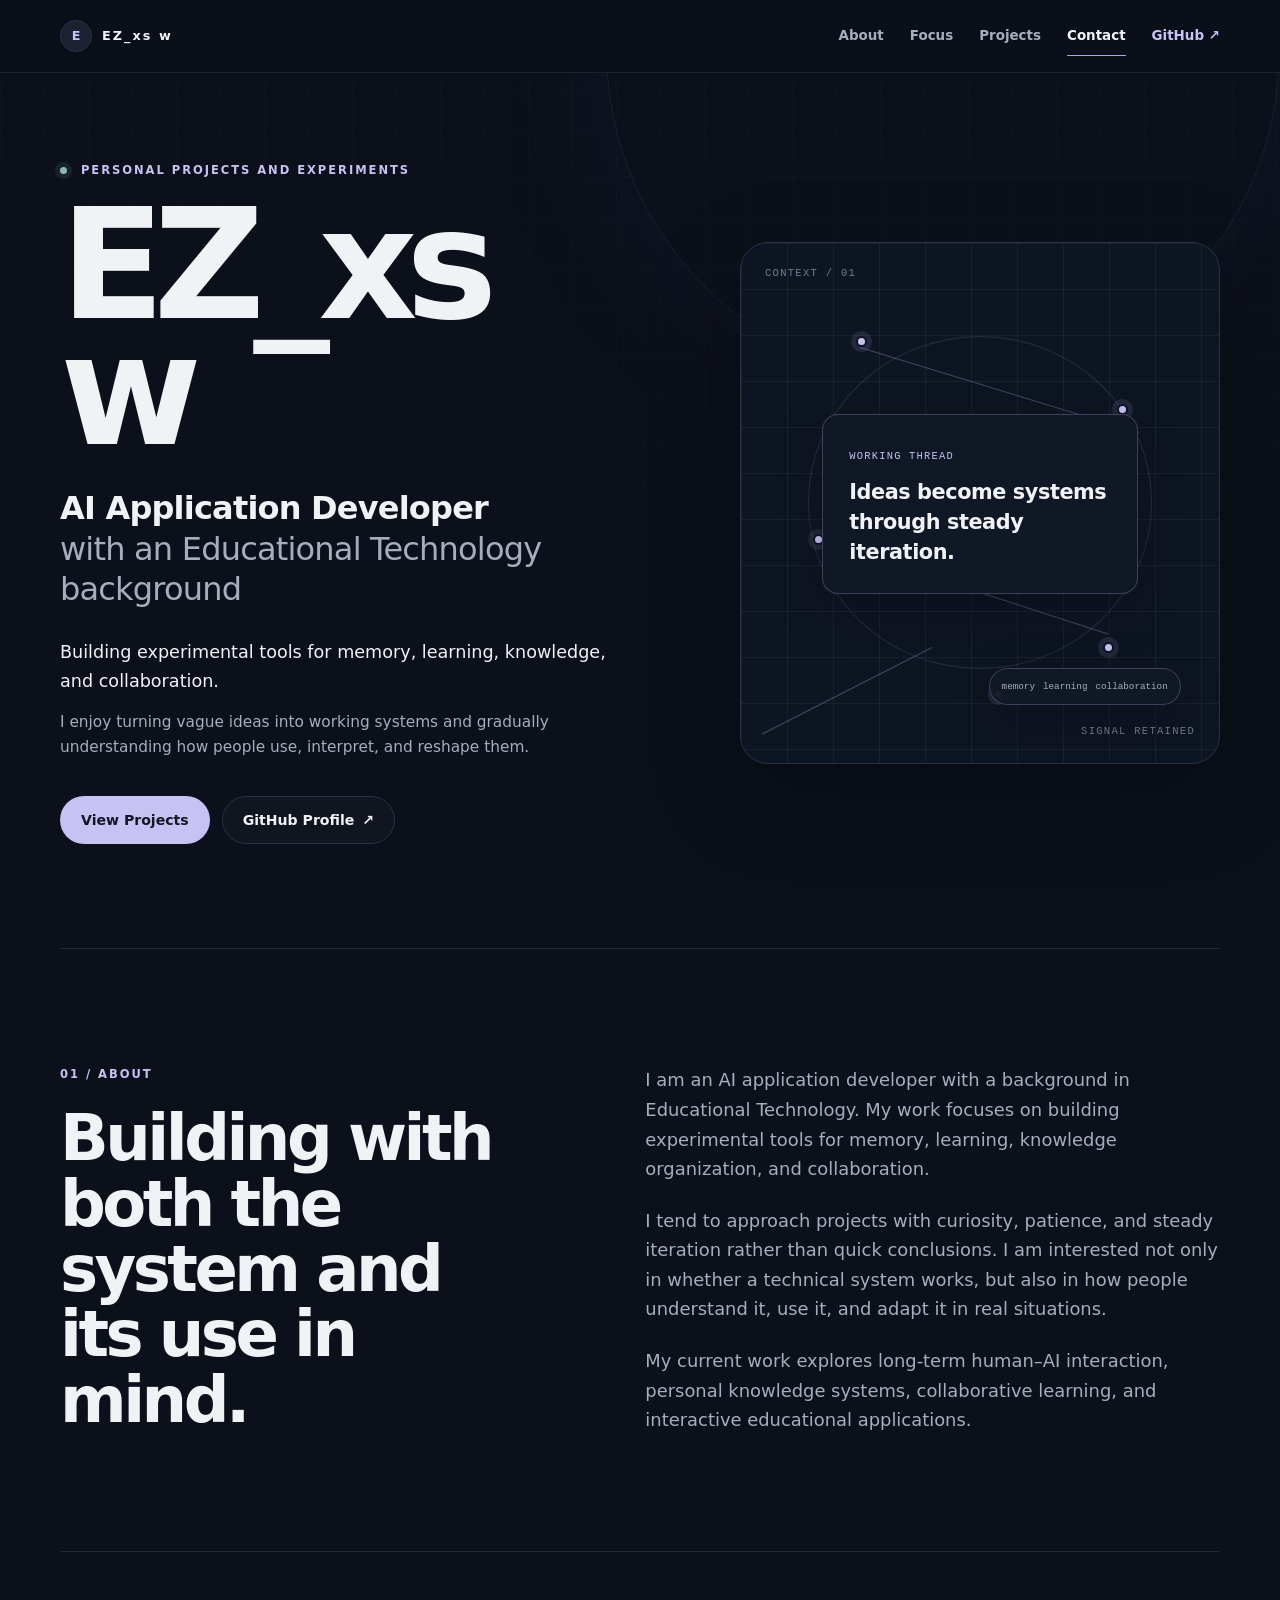
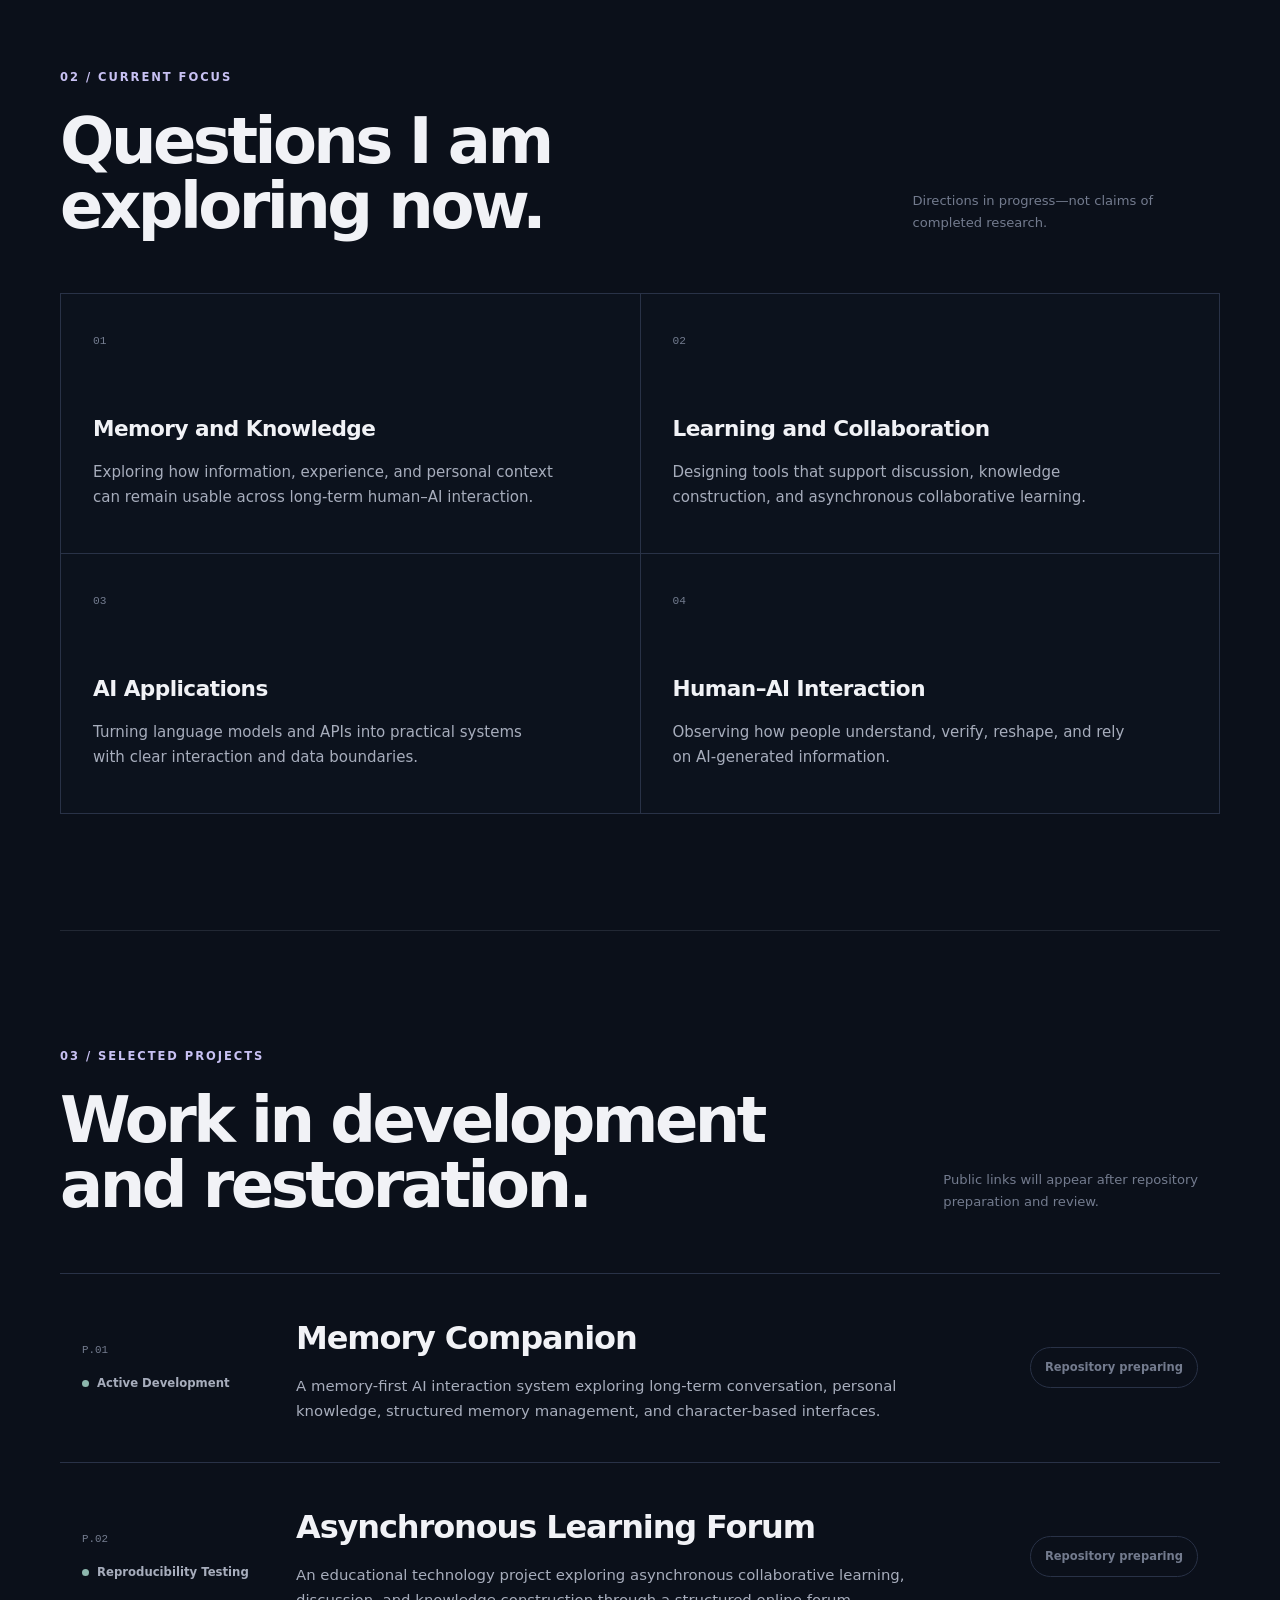
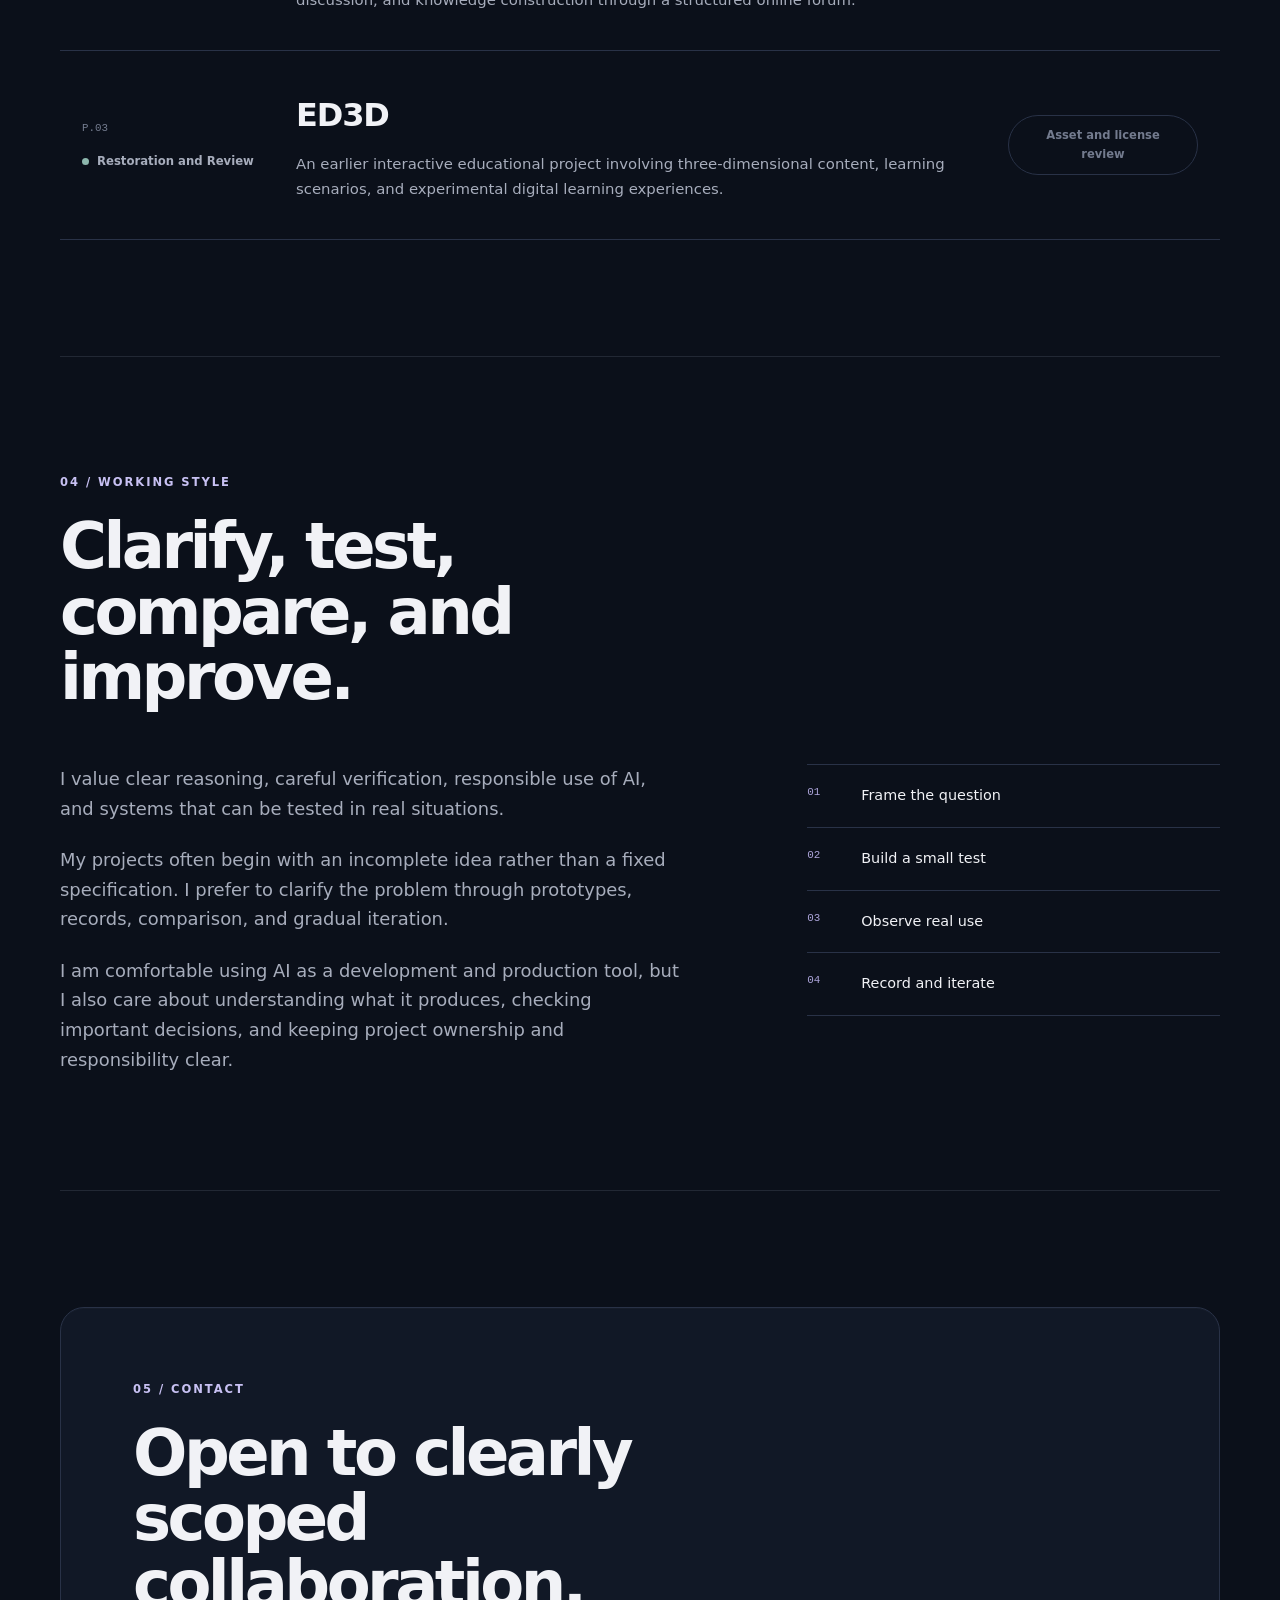
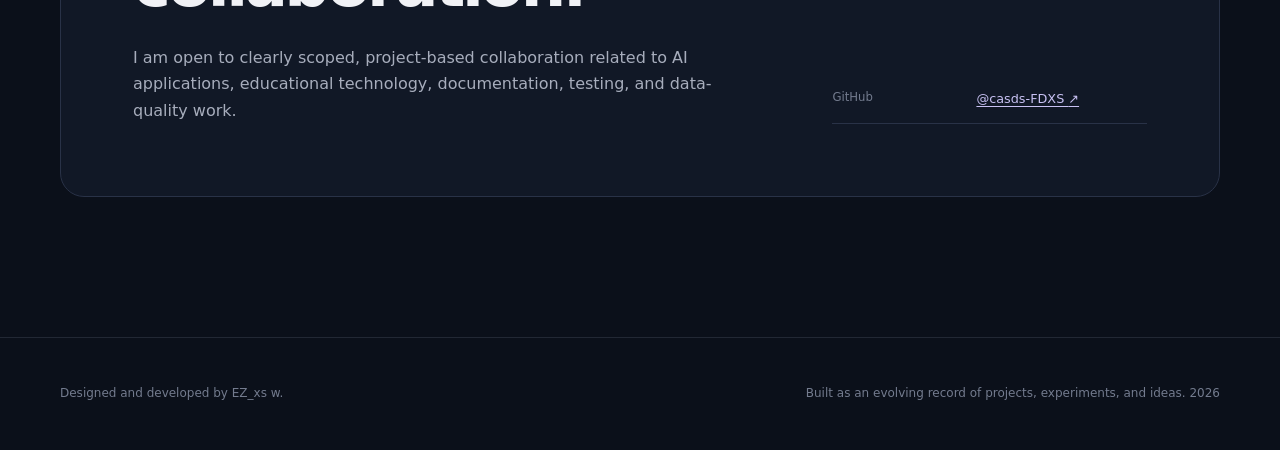
==== commit a8409e26: "docs: align site identity with EZ_xs w" ====
--- a/index.html
+++ b/index.html
@@ -3,11 +3,11 @@
   <head>
     <meta charset="utf-8">
     <meta name="viewport" content="width=device-width, initial-scale=1">
-    <title>FDXS – AI Applications and Educational Technology</title>
-    <meta name="description" content="Personal project portfolio of FDXS, exploring AI applications, memory systems, collaborative learning, educational technology, and human–AI interaction.">
+    <title>EZ_xs w – AI Applications and Educational Technology</title>
+    <meta name="description" content="Personal project portfolio of EZ_xs w, exploring AI applications, memory systems, collaborative learning, educational technology, and human–AI interaction.">
     <meta name="theme-color" content="#0b101a">
     <meta property="og:type" content="website">
-    <meta property="og:title" content="FDXS – AI Applications and Educational Technology">
+    <meta property="og:title" content="EZ_xs w – AI Applications and Educational Technology">
     <meta property="og:description" content="Experimental tools for memory, learning, knowledge, and collaboration.">
     <link rel="icon" href="data:,">
     <link rel="stylesheet" href="styles.css">
@@ -18,9 +18,9 @@
 
     <header class="site-header">
       <nav class="nav shell" aria-label="Primary navigation">
-        <a class="brand" href="#top" aria-label="FDXS home">
-          <span class="brand-mark" aria-hidden="true">F</span>
-          <span>FDXS</span>
+        <a class="brand" href="#top" aria-label="EZ_xs w home">
+          <span class="brand-mark" aria-hidden="true">E</span>
+          <span>EZ_xs w</span>
         </a>
         <div class="nav-links">
           <a href="#about">About</a>
@@ -36,7 +36,7 @@
       <section class="hero shell" id="top" aria-labelledby="hero-title">
         <div class="hero-copy">
           <p class="eyebrow"><span class="signal" aria-hidden="true"></span> Personal projects and experiments</p>
-          <h1 id="hero-title">FDXS</h1>
+          <h1 id="hero-title">EZ_xs w</h1>
           <p class="hero-role">AI Application Developer<br><span>with an Educational Technology background</span></p>
           <p class="hero-lead">Building experimental tools for memory, learning, knowledge, and collaboration.</p>
           <p class="hero-note">I enjoy turning vague ideas into working systems and gradually understanding how people use, interpret, and reshape them.</p>
@@ -199,7 +199,7 @@
 
     <footer class="site-footer">
       <div class="shell footer-inner">
-        <p>Designed and developed by FDXS.</p>
+        <p>Designed and developed by EZ_xs w.</p>
         <p>Built as an evolving record of projects, experiments, and ideas. <span id="current-year"></span></p>
       </div>
     </footer>
